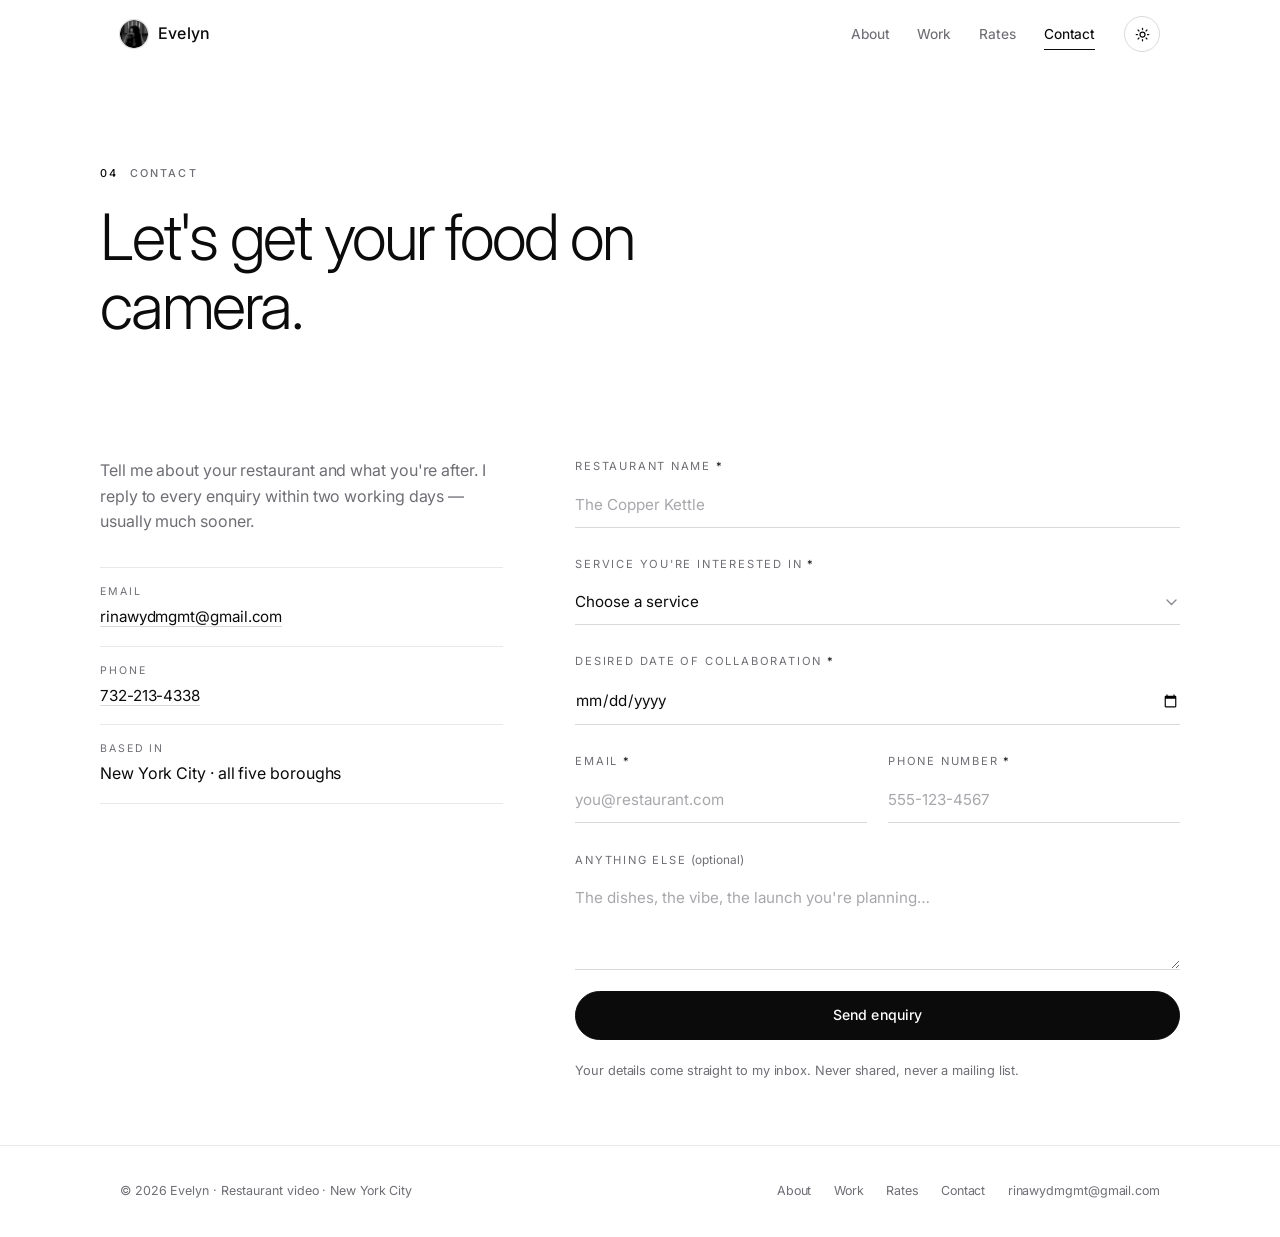
==== contact.html @ 44507fb3 "Initial site: Evelyn — restaurant video, New York City Four static pages (about, work, rates, contac" ====
<!DOCTYPE html>
<html lang="en">
<head>
<meta charset="utf-8">
<meta name="viewport" content="width=device-width, initial-scale=1">
<title>Contact — Evelyn</title>
<meta name="description" content="Book restaurant video in New York City. Tell me your restaurant, the service you want and your preferred date.">
<meta property="og:title" content="Contact — Evelyn">
<meta property="og:description" content="Book restaurant video in New York City. Tell me your restaurant, the service you want and your preferred date.">
<meta property="og:image" content="https://crossur.github.io/Evelyn/assets/img/og-image.jpg">
<meta property="og:url" content="https://crossur.github.io/Evelyn/contact.html">
<meta property="og:site_name" content="Evelyn">
<meta property="og:type" content="website">
<meta name="twitter:card" content="summary_large_image">
<link rel="canonical" href="https://crossur.github.io/Evelyn/contact.html">
<link rel="icon" href="assets/img/icon/favicon.svg" type="image/svg+xml">
<link rel="icon" type="image/png" sizes="32x32" href="assets/img/icon/favicon-32.png">
<link rel="icon" type="image/png" sizes="512x512" href="assets/img/icon/icon-512.png">
<link rel="apple-touch-icon" sizes="180x180" href="assets/img/icon/apple-touch-icon.png">
<link rel="preconnect" href="https://fonts.googleapis.com">
<link rel="preconnect" href="https://fonts.gstatic.com" crossorigin>
<link href="https://fonts.googleapis.com/css2?family=Inter:wght@300;400;450;500;600&display=swap" rel="stylesheet">
<link rel="stylesheet" href="assets/css/styles.css">
<noscript><style>.reveal{opacity:1;transform:none}</style></noscript>
<script>
  // Apply the saved theme before first paint so the page never flashes
  try { var t = localStorage.getItem("theme"); if (t) document.documentElement.dataset.theme = t; } catch (e) {}
</script>
</head>
<body>

<a class="skip-link" href="#main">Skip to content</a>

<header class="site-header">
  <div class="wrap header-inner">
    <a class="brand" href="index.html">
      <img class="brand-mark" src="assets/img/icon/brand.png" alt="" width="28" height="28">
      <span class="brand-name">Evelyn</span>
    </a>

    <nav class="nav" id="nav" aria-label="Main">
      <a href="index.html">About</a>
      <a href="work.html">Work</a>
      <a href="rates.html">Rates</a>
      <a href="contact.html" aria-current="page">Contact</a>
    </nav>

    <button class="icon-btn theme-toggle" id="themeToggle" type="button" aria-label="Switch between light and dark">
      <svg class="sun" viewBox="0 0 24 24" fill="none" stroke="currentColor" stroke-width="2" stroke-linecap="round" aria-hidden="true">
        <circle cx="12" cy="12" r="4"/><path d="M12 2v2M12 20v2M2 12h2M20 12h2M4.9 4.9l1.4 1.4M17.7 17.7l1.4 1.4M4.9 19.1l1.4-1.4M17.7 6.3l1.4-1.4"/>
      </svg>
      <svg class="moon" viewBox="0 0 24 24" fill="none" stroke="currentColor" stroke-width="2" stroke-linecap="round" stroke-linejoin="round" aria-hidden="true">
        <path d="M21 12.8A9 9 0 1111.2 3a7 7 0 009.8 9.8z"/>
      </svg>
    </button>

    <button class="icon-btn nav-toggle" id="navToggle" type="button" aria-expanded="false" aria-controls="nav" aria-label="Open menu">
      <span></span><span></span><span></span>
    </button>
  </div>
</header>

<main id="main">

  <section class="wrap page-head">
    <span class="label"><span class="num">04</span>Contact</span>
    <h1>Let's get your food on camera.</h1>
  </section>

  <section class="wrap section-tight">
    <div class="contact-grid">

      <div class="reveal">
        <p class="muted">
          Tell me about your restaurant and what you're after. I reply to every
          enquiry within two working days &mdash; usually much sooner.
        </p>
        <ul class="contact-details">
          <li>
            <span class="contact-label">Email</span>
            <a href="mailto:rinawydmgmt@gmail.com">rinawydmgmt@gmail.com</a>
          </li>
          <li>
            <span class="contact-label">Phone</span>
            <a href="tel:+17322134338">732-213-4338</a>
          </li>
          <li>
            <span class="contact-label">Based in</span>
            <span>New York City &middot; all five boroughs</span>
          </li>
        </ul>
      </div>

      <form class="contact-form reveal" id="contactForm" novalidate>
        <div class="field">
          <label for="restaurant">Restaurant name <span class="req">*</span></label>
          <input type="text" id="restaurant" name="restaurant" required autocomplete="organization" placeholder="The Copper Kettle">
          <p class="error" data-error-for="restaurant"></p>
        </div>

        <div class="field">
          <label for="service">Service you're interested in <span class="req">*</span></label>
          <select id="service" name="service" required>
            <option value="" disabled selected>Choose a service</option>
            <option>Social Media Management &mdash; $800/month</option>
            <option>Content Creation Package &mdash; $300</option>
            <option>Not sure yet &mdash; let's talk</option>
          </select>
          <p class="error" data-error-for="service"></p>
        </div>

        <div class="field">
          <label for="date">Desired date of collaboration <span class="req">*</span></label>
          <input type="date" id="date" name="date" required>
          <p class="error" data-error-for="date"></p>
        </div>

        <div class="field-row">
          <div class="field">
            <label for="email">Email <span class="req">*</span></label>
            <input type="email" id="email" name="email" required autocomplete="email" placeholder="you@restaurant.com">
            <p class="error" data-error-for="email"></p>
          </div>
          <div class="field">
            <label for="phone">Phone number <span class="req">*</span></label>
            <input type="tel" id="phone" name="phone" required autocomplete="tel" placeholder="555-123-4567">
            <p class="error" data-error-for="phone"></p>
          </div>
        </div>

        <div class="field">
          <label for="message">Anything else <span class="optional">(optional)</span></label>
          <textarea id="message" name="message" rows="3" placeholder="The dishes, the vibe, the launch you're planning&hellip;"></textarea>
        </div>

        <!-- Spam honeypot: hidden from people, catches bots -->
        <div class="hp" aria-hidden="true">
          <label for="company">Company</label>
          <input type="text" id="company" name="_gotcha" tabindex="-1" autocomplete="off">
        </div>

        <button type="submit" class="btn btn-block" id="submitBtn">
          <span class="btn-label">Send enquiry</span>
          <span class="spinner" aria-hidden="true"></span>
        </button>

        <p class="form-status" id="formStatus" role="status" aria-live="polite"></p>
        <p class="fineprint">Your details come straight to my inbox. Never shared, never a mailing list.</p>
      </form>

    </div>
  </section>

</main>

<footer class="site-footer">
  <div class="wrap footer-inner">
    <p>&copy; <span id="year">2026</span> Evelyn &middot; Restaurant video &middot; New York City</p>
    <nav class="footer-nav" aria-label="Footer">
      <a href="index.html">About</a>
      <a href="work.html">Work</a>
      <a href="rates.html">Rates</a>
      <a href="contact.html">Contact</a>
      <a href="mailto:rinawydmgmt@gmail.com">rinawydmgmt@gmail.com</a>
    </nav>
  </div>
</footer>

<script src="assets/js/main.js"></script>
</body>
</html>
---- assets/css/styles.css ----
/* =========================================================
   Evelyn — monochrome portfolio
   Black · white · chrome · silver
   ========================================================= */

:root {
  /* Light: paper white → silver */
  --paper:      #ffffff;
  --paper-2:    #f6f6f7;
  --paper-3:    #ededf0;
  --ink:        #0b0b0c;
  --ink-soft:   #2b2b2f;
  --graphite:   #6e6e75;   /* muted text */
  --silver:     #d8d8dd;   /* borders */
  --silver-2:   #e9e9ec;   /* hairlines */

  /* Inverted pair — buttons, badges */
  --fill:       #0b0b0c;
  --fill-text:  #ffffff;

  /* Polished metal */
  --chrome: linear-gradient(155deg,
      #ffffff 0%, #eeeef1 22%, #b6b6be 46%,
      #8f8f98 52%, #d5d5dc 70%, #fbfbfd 100%);
  --chrome-line: linear-gradient(90deg,
      transparent 0%, var(--silver) 20%, #9a9aa2 50%, var(--silver) 80%, transparent 100%);

  --shadow-sm: 0 1px 2px rgba(11,11,12,.05);
  --shadow-md: 0 8px 24px rgba(11,11,12,.08);
  --shadow-lg: 0 24px 60px rgba(11,11,12,.16);

  --radius:    10px;
  --radius-lg: 16px;
  --wrap:      1080px;
  --gutter:    20px;
  --font:      "Inter", -apple-system, BlinkMacSystemFont, "Segoe UI", Roboto, Helvetica, Arial, sans-serif;
}

/* Dark: ink black → graphite */
@media (prefers-color-scheme: dark) {
  :root:not([data-theme="light"]) {
    --paper:     #0b0b0c;
    --paper-2:   #121214;
    --paper-3:   #191a1c;
    --ink:       #f4f4f6;
    --ink-soft:  #d6d6da;
    --graphite:  #94949c;
    --silver:    #2c2c31;
    --silver-2:  #1f1f23;
    --fill:      #f4f4f6;
    --fill-text: #0b0b0c;
    --chrome: linear-gradient(155deg,
        #f4f4f6 0%, #c9c9d1 22%, #74747d 46%,
        #4a4a52 52%, #a7a7b0 70%, #e6e6ea 100%);
    --chrome-line: linear-gradient(90deg,
        transparent 0%, var(--silver) 20%, #5b5b64 50%, var(--silver) 80%, transparent 100%);
    --shadow-sm: 0 1px 2px rgba(0,0,0,.5);
    --shadow-md: 0 8px 24px rgba(0,0,0,.55);
    --shadow-lg: 0 24px 60px rgba(0,0,0,.7);
  }
}
:root[data-theme="dark"] {
  --paper:     #0b0b0c;
  --paper-2:   #121214;
  --paper-3:   #191a1c;
  --ink:       #f4f4f6;
  --ink-soft:  #d6d6da;
  --graphite:  #94949c;
  --silver:    #2c2c31;
  --silver-2:  #1f1f23;
  --fill:      #f4f4f6;
  --fill-text: #0b0b0c;
  --chrome: linear-gradient(155deg,
      #f4f4f6 0%, #c9c9d1 22%, #74747d 46%,
      #4a4a52 52%, #a7a7b0 70%, #e6e6ea 100%);
  --chrome-line: linear-gradient(90deg,
      transparent 0%, var(--silver) 20%, #5b5b64 50%, var(--silver) 80%, transparent 100%);
  --shadow-sm: 0 1px 2px rgba(0,0,0,.5);
  --shadow-md: 0 8px 24px rgba(0,0,0,.55);
  --shadow-lg: 0 24px 60px rgba(0,0,0,.7);
}

/* ---------- base ---------- */
*, *::before, *::after { box-sizing: border-box; }

html { scroll-behavior: smooth; }
@media (prefers-reduced-motion: reduce) { html { scroll-behavior: auto; } }

body {
  margin: 0;
  background: var(--paper);
  color: var(--ink);
  font-family: var(--font);
  font-size: 16px;
  line-height: 1.6;
  letter-spacing: -.005em;
  -webkit-font-smoothing: antialiased;
}

img, video { display: block; max-width: 100%; }

h1, h2, h3 { margin: 0 0 .5em; font-weight: 500; line-height: 1.08; letter-spacing: -.035em; }
h1 { font-size: clamp(2.4rem, 6vw, 4rem); font-weight: 300; }
h2 { font-size: clamp(1.5rem, 3vw, 2rem); }
h3 { font-size: 1.05rem; font-weight: 600; letter-spacing: -.01em; }
p  { margin: 0 0 1rem; }

a { color: var(--ink); text-underline-offset: 3px; text-decoration-color: var(--silver); }
a:hover { text-decoration-color: currentColor; }

:focus-visible { outline: 2px solid var(--ink); outline-offset: 3px; border-radius: 3px; }

.skip-link {
  position: absolute; left: -9999px; top: 0; z-index: 200;
  background: var(--fill); color: var(--fill-text); padding: 10px 16px;
}
.skip-link:focus { left: 0; }

.wrap { width: 100%; max-width: var(--wrap); margin-inline: auto; padding-inline: var(--gutter); }

/* label / eyebrow */
.label {
  display: block;
  font-size: .68rem; font-weight: 500;
  letter-spacing: .2em; text-transform: uppercase;
  color: var(--graphite);
  margin-bottom: 1.2rem;
}
.label .num { color: var(--ink); margin-right: .7rem; }

.muted { color: var(--graphite); }
.fineprint { font-size: .8rem; color: var(--graphite); }

/* chrome hairline */
.rule { height: 1px; border: 0; margin: 0; background: var(--chrome-line); }

/* ---------- buttons ---------- */
.btn {
  display: inline-flex; align-items: center; justify-content: center; gap: .5rem;
  padding: .78rem 1.5rem;
  border: 1px solid var(--ink); border-radius: 100px;
  background: var(--fill); color: var(--fill-text);
  font: inherit; font-size: .88rem; font-weight: 500; letter-spacing: .01em;
  text-decoration: none; cursor: pointer;
  transition: opacity .18s ease, transform .18s ease, background-color .18s ease, color .18s ease;
}
.btn:hover { opacity: .82; transform: translateY(-1px); }
.btn:active { transform: translateY(0); }

.btn-ghost {
  background: transparent; color: var(--ink); border-color: var(--silver);
}
.btn-ghost:hover { border-color: var(--ink); opacity: 1; }

.btn-block { width: 100%; }
.btn[disabled] { opacity: .5; pointer-events: none; }

/* text link with arrow */
.arrow-link {
  display: inline-flex; align-items: center; gap: .5rem;
  font-size: .92rem; font-weight: 500; text-decoration: none;
  border-bottom: 1px solid var(--silver); padding-bottom: .25rem;
  transition: border-color .18s ease, gap .18s ease;
}
.arrow-link:hover { border-color: var(--ink); gap: .8rem; }

/* ---------- header ---------- */
.site-header {
  position: sticky; top: 0; z-index: 100;
  background: var(--paper);
  background: color-mix(in srgb, var(--paper) 88%, transparent);
  backdrop-filter: saturate(180%) blur(14px);
  border-bottom: 1px solid transparent;
  transition: border-color .2s ease;
}
.site-header.is-stuck { border-bottom-color: var(--silver-2); }

.header-inner { display: flex; align-items: center; gap: 1rem; height: 68px; }

.brand { display: inline-flex; align-items: center; gap: .6rem; text-decoration: none; margin-right: auto; }
.brand-mark {
  width: 28px; height: 28px; border-radius: 50%;
  object-fit: cover; flex-shrink: 0;
  box-shadow: 0 0 0 1px var(--silver), var(--shadow-sm);
  filter: grayscale(1) contrast(1.05);   /* matches the monochrome palette */
  transition: filter .25s ease;
}
.brand:hover .brand-mark { filter: grayscale(0) contrast(1); }
.brand-name { font-size: 1rem; font-weight: 500; letter-spacing: .02em; }

.nav { display: flex; align-items: center; gap: .15rem; }
.nav a {
  position: relative;
  padding: .45rem .8rem;
  font-size: .86rem; font-weight: 450;
  color: var(--graphite); text-decoration: none;
  transition: color .18s ease;
}
.nav a:hover { color: var(--ink); }
.nav a[aria-current="page"] { color: var(--ink); }
.nav a[aria-current="page"]::after {
  content: ""; position: absolute; left: .8rem; right: .8rem; bottom: .15rem;
  height: 1px; background: var(--ink);
}

.icon-btn {
  width: 36px; height: 36px; flex-shrink: 0;
  display: grid; place-items: center;
  background: transparent; border: 1px solid var(--silver); border-radius: 50%;
  color: var(--ink); cursor: pointer; padding: 0;
  transition: border-color .18s ease;
}
.icon-btn:hover { border-color: var(--ink); }
.icon-btn svg { width: 15px; height: 15px; }
.theme-toggle .moon { display: none; }
:root[data-theme="dark"] .theme-toggle .sun,
:root[data-theme="dark"] .theme-toggle .moon { display: none; }
:root[data-theme="dark"] .theme-toggle .moon { display: block; }
@media (prefers-color-scheme: dark) {
  :root:not([data-theme="light"]):not([data-theme="dark"]) .theme-toggle .sun { display: none; }
  :root:not([data-theme="light"]):not([data-theme="dark"]) .theme-toggle .moon { display: block; }
}

.nav-toggle { display: none; flex-direction: column; gap: 4px; }
.nav-toggle span { display: block; width: 16px; height: 1.5px; background: var(--ink); transition: transform .2s ease, opacity .2s ease; }
.nav-toggle[aria-expanded="true"] span:nth-child(1) { transform: translateY(5.5px) rotate(45deg); }
.nav-toggle[aria-expanded="true"] span:nth-child(2) { opacity: 0; }
.nav-toggle[aria-expanded="true"] span:nth-child(3) { transform: translateY(-5.5px) rotate(-45deg); }

/* ---------- page shell ---------- */
main { min-height: 62vh; }

.page-head { padding: clamp(3rem, 8vw, 6rem) 0 clamp(1.5rem, 3vw, 2.5rem); }
.page-head h1 { max-width: 16ch; }
.page-head .lede { font-size: clamp(1rem, 1.6vw, 1.15rem); color: var(--graphite); max-width: 54ch; margin-top: 1.4rem; }

.section { padding: clamp(2.5rem, 6vw, 4.5rem) 0; }
.section-tight { padding: clamp(1.5rem, 4vw, 3rem) 0; }

/* next-page footer link */
.next-up {
  border-top: 1px solid var(--silver-2);
  padding: clamp(2rem, 5vw, 3.5rem) 0 clamp(3rem, 6vw, 4.5rem);
}
.next-up a {
  display: flex; align-items: baseline; justify-content: space-between; gap: 1rem;
  text-decoration: none; padding: 1rem 0;
  border-bottom: 1px solid var(--silver-2);
  transition: padding .2s ease, border-color .2s ease;
}
.next-up a:hover { padding-inline: .5rem; border-color: var(--ink); }
.next-up .next-label { font-size: .68rem; letter-spacing: .2em; text-transform: uppercase; color: var(--graphite); }
.next-up .next-title { font-size: clamp(1.4rem, 3.5vw, 2.2rem); font-weight: 300; letter-spacing: -.03em; }

/* ---------- about page ---------- */
/* Text-only hero: the headline takes the left, the intro sits in the space the
   photo used to occupy, and both sit on the same baseline. The stats band is
   part of this section, so its own border does the separating instead of
   another slab of padding. */
.about-hero { padding: clamp(2.75rem, 6vw, 5rem) 0 0; }
.about-hero > .label { margin-bottom: clamp(1.4rem, 3vw, 2.25rem); }

.about-hero-grid {
  display: grid; grid-template-columns: 1.15fr .85fr;
  gap: clamp(1.75rem, 4vw, 3.5rem);
  align-items: end;
}
.about-hero h1 {
  font-size: clamp(2.5rem, 6.4vw, 4.4rem);
  max-width: 12ch; margin: 0;
}
.about-hero .lede {
  font-size: clamp(1rem, 1.5vw, 1.12rem);
  color: var(--graphite); max-width: 44ch; margin: 0;
}
.about-hero .socials { margin-top: 1.6rem; }
.about-hero .stats { margin-top: clamp(2.5rem, 5vw, 3.75rem); }

.stats {
  display: grid; grid-template-columns: repeat(2, 1fr);
  list-style: none; margin: 0; padding: 0;
  border-top: 1px solid var(--silver-2); border-bottom: 1px solid var(--silver-2);
}
.stats li { padding: 1.6rem 0; }
.stats li + li { border-left: 1px solid var(--silver-2); padding-left: 1.6rem; }
.stats strong { display: block; font-size: clamp(1.6rem, 3.5vw, 2.3rem); font-weight: 300; letter-spacing: -.04em; }
.stats span { font-size: .72rem; letter-spacing: .14em; text-transform: uppercase; color: var(--graphite); }

.prose { max-width: 62ch; }
.prose p { color: var(--graphite); font-size: 1rem; }
.prose strong { color: var(--ink); font-weight: 500; }

.two-col { display: grid; grid-template-columns: 1fr 1fr; gap: clamp(2rem, 5vw, 4rem); align-items: start; }

.do-list { list-style: none; margin: 0; padding: 0; }
.do-list li {
  display: grid; grid-template-columns: 2.2rem 1fr; align-items: baseline;
  padding: 1rem 0; border-bottom: 1px solid var(--silver-2);
  font-size: .95rem;
}
.do-list li:first-child { border-top: 1px solid var(--silver-2); }
.do-list .idx { font-size: .7rem; color: var(--graphite); letter-spacing: .1em; }

.socials { display: flex; flex-wrap: wrap; gap: .5rem; }
.socials a {
  padding: .5rem 1.1rem; border: 1px solid var(--silver); border-radius: 100px;
  font-size: .82rem; text-decoration: none; color: var(--ink);
  transition: border-color .18s ease, transform .18s ease;
}
.socials a:hover { border-color: var(--ink); transform: translateY(-1px); }

/* ---------- work page ---------- */
.video-grid { display: grid; grid-template-columns: repeat(3, 1fr); gap: clamp(1rem, 2.5vw, 1.75rem); }

.video-card { margin: 0; cursor: pointer; }
.video-card:focus-visible { outline: 2px solid var(--ink); outline-offset: 6px; border-radius: var(--radius); }

.video-thumb {
  position: relative; overflow: hidden;
  border-radius: var(--radius-lg);
  background: var(--paper-3);
  aspect-ratio: 9/16;
  border: 1px solid var(--silver-2);
  transition: transform .3s cubic-bezier(.2,.7,.3,1), box-shadow .3s ease;
}
.video-card:hover .video-thumb { transform: translateY(-4px); box-shadow: var(--shadow-md); }

.video-thumb video, .video-thumb img {
  width: 100%; height: 100%; object-fit: cover;
  filter: grayscale(1) contrast(1.03);
  transition: filter .35s ease, transform .5s ease;
}
.video-card:hover .video-thumb video,
.video-card:hover .video-thumb img { filter: grayscale(0) contrast(1); transform: scale(1.02); }

.video-thumb::after {
  content: ""; position: absolute; inset: 0; pointer-events: none;
  background: linear-gradient(to top, rgba(0,0,0,.28), transparent 42%);
}

.play-badge {
  position: absolute; left: 50%; top: 50%; transform: translate(-50%,-50%);
  width: 52px; height: 52px; border-radius: 50%;
  background: var(--chrome);
  box-shadow: inset 0 0 0 1px rgba(255,255,255,.5), 0 4px 16px rgba(0,0,0,.3);
  display: grid; place-items: center;
  transition: transform .25s cubic-bezier(.2,.7,.3,1);
  z-index: 1;
}
.play-badge::before {
  content: ""; width: 0; height: 0; margin-left: 3px;
  border-left: 13px solid #16161a;
  border-top: 8px solid transparent;
  border-bottom: 8px solid transparent;
}
.video-card:hover .play-badge { transform: translate(-50%,-50%) scale(1.12); }

.video-meta { display: flex; align-items: baseline; justify-content: space-between; gap: 1rem; padding: .9rem .1rem 0; }
.video-meta h2 { font-size: .98rem; font-weight: 500; letter-spacing: -.01em; margin: 0; }
.video-meta .dur { font-size: .76rem; color: var(--graphite); font-variant-numeric: tabular-nums; }
.video-card > p { margin: .2rem .1rem 0; font-size: .82rem; color: var(--graphite); }

/* lightbox */
.lightbox {
  position: fixed; inset: 0; z-index: 200;
  /* No backdrop-filter here on purpose: blurring the whole viewport forces a
     full-screen recomposite on every video frame and drops the frame rate. */
  background: rgba(8,8,9,.97);
  display: grid; place-items: center;
  padding: clamp(1rem, 4vw, 2.5rem);
  animation: fade .2s ease;
}
.lightbox[hidden] { display: none; }
@keyframes fade { from { opacity: 0 } to { opacity: 1 } }

.lightbox-frame {
  width: min(100%, 420px); aspect-ratio: 9/16; max-height: 88vh;
  background: #000; border-radius: var(--radius); overflow: hidden;
  box-shadow: var(--shadow-lg);
}
.lightbox-frame.is-landscape { width: min(100%, 960px); aspect-ratio: 16/9; }
.lightbox-frame video, .lightbox-frame iframe {
  width: 100%; height: 100%; border: 0; display: block;
  transform: translateZ(0);          /* own compositing layer — keeps decode off the main thread */
  background: #000;
}

.lightbox-close {
  position: absolute; top: 1.1rem; right: 1.2rem;
  width: 42px; height: 42px; border-radius: 50%; border: 0; cursor: pointer;
  background: rgba(255,255,255,.12); color: #fff;
  font-size: 1.5rem; line-height: 1; display: grid; place-items: center;
  transition: background-color .18s ease;
}
.lightbox-close:hover { background: rgba(255,255,255,.24); }

/* ---------- rates page ---------- */
.rate-list { border-top: 1px solid var(--silver); }
.rate-row {
  display: grid; grid-template-columns: 1.1fr 1.6fr auto;
  gap: clamp(1rem, 4vw, 3rem); align-items: start;
  padding: clamp(1.6rem, 3.5vw, 2.4rem) 0;
  border-bottom: 1px solid var(--silver-2);
  transition: background-color .2s ease;
}
.rate-row:hover { background: var(--paper-2); }
.rate-row h2 { margin-bottom: .35rem; font-size: 1.3rem; font-weight: 500; }
.rate-row .blurb { color: var(--graphite); font-size: .9rem; margin: 0; }
.rate-row .includes { list-style: none; margin: 0; padding: 0; display: grid; gap: .45rem; }
.rate-row .includes li { font-size: .88rem; color: var(--graphite); padding-left: 1.1rem; position: relative; }
.rate-row .includes li::before {
  content: ""; position: absolute; left: 0; top: .62em;
  width: 5px; height: 1px; background: var(--graphite);
}
.rate-row .price-col { text-align: right; white-space: nowrap; }
.rate-price { font-size: clamp(1.5rem, 3vw, 2rem); font-weight: 300; letter-spacing: -.04em; display: block; }
.rate-price .unit { font-size: .85rem; color: var(--graphite); letter-spacing: 0; }
.rate-row .btn { margin-top: 1rem; }

.intro-offer {
  display: inline-block; margin-top: .55rem;
  font-size: .68rem; font-weight: 500; letter-spacing: .12em; text-transform: uppercase;
  color: var(--ink); border: 1px solid var(--ink); border-radius: 100px;
  padding: .3rem .75rem; white-space: nowrap;
}

.steps { list-style: none; margin: 0; padding: 0; counter-reset: step; display: grid; gap: 1.4rem; }
.steps li { counter-increment: step; display: grid; grid-template-columns: 2.4rem 1fr; gap: .5rem; }
.steps li::before {
  content: counter(step, decimal-leading-zero);
  font-size: .7rem; letter-spacing: .12em; color: var(--graphite); padding-top: .2rem;
}
.steps-wide { grid-template-columns: 1fr 1fr; gap: 1.8rem clamp(2rem, 5vw, 4rem); }
.steps h3 { margin-bottom: .2rem; }
.steps p { margin: 0; font-size: .88rem; color: var(--graphite); }

/* ---------- contact page ---------- */
.contact-grid { display: grid; grid-template-columns: .8fr 1.2fr; gap: clamp(2rem, 6vw, 4.5rem); align-items: start; }

.contact-details { list-style: none; margin: 2rem 0 0; padding: 0; }
.contact-details li { padding: 1rem 0; border-bottom: 1px solid var(--silver-2); }
.contact-details li:first-child { border-top: 1px solid var(--silver-2); }
.contact-label { display: block; font-size: .66rem; letter-spacing: .18em; text-transform: uppercase; color: var(--graphite); margin-bottom: .2rem; }
.contact-details a { font-size: .95rem; text-decoration: none; border-bottom: 1px solid var(--silver); }

.contact-form { display: grid; gap: 1.3rem; }
.field { display: grid; gap: .45rem; }
.field-row { display: grid; grid-template-columns: 1fr 1fr; gap: 1.3rem; }

.contact-form label { font-size: .7rem; letter-spacing: .16em; text-transform: uppercase; color: var(--graphite); }
.req { color: var(--ink); }
.optional { text-transform: none; letter-spacing: 0; font-size: .74rem; }

.contact-form input,
.contact-form select,
.contact-form textarea {
  width: 100%; font: inherit; font-size: .95rem; color: var(--ink);
  background: transparent;
  border: 0; border-bottom: 1px solid var(--silver);
  border-radius: 0; padding: .6rem 0;
  transition: border-color .2s ease;
}
.contact-form textarea { resize: vertical; min-height: 64px; }
.contact-form input::placeholder, .contact-form textarea::placeholder { color: var(--graphite); opacity: .6; }
.contact-form input:focus, .contact-form select:focus, .contact-form textarea:focus {
  outline: none; border-bottom-color: var(--ink); border-bottom-width: 1.5px;
}
.contact-form select {
  appearance: none; cursor: pointer; padding-right: 1.6rem;
  background-image: url("data:image/svg+xml;utf8,<svg xmlns='http://www.w3.org/2000/svg' width='11' height='7'><path d='M1 1l4.5 4.5L10 1' fill='none' stroke='%238a8a92' stroke-width='1.4' stroke-linecap='round'/></svg>");
  background-repeat: no-repeat; background-position: right .2rem center;
}
.contact-form input[type="date"] { min-height: 42px; }
/* keep the native date picker icon legible in dark mode */
:root[data-theme="dark"] .contact-form input[type="date"]::-webkit-calendar-picker-indicator { filter: invert(1); opacity: .6; }
@media (prefers-color-scheme: dark) {
  :root:not([data-theme="light"]) .contact-form input[type="date"]::-webkit-calendar-picker-indicator { filter: invert(1); opacity: .6; }
}

.field.has-error input, .field.has-error select, .field.has-error textarea { border-bottom-color: var(--ink); border-bottom-width: 1.5px; }
.field.has-error label { color: var(--ink); }
.error { margin: 0; font-size: .78rem; color: var(--ink); }
.error:not(:empty)::before { content: "↳ "; color: var(--graphite); }

.hp { position: absolute; left: -9999px; width: 1px; height: 1px; overflow: hidden; }

.spinner {
  width: 13px; height: 13px; border-radius: 50%;
  border: 1.5px solid color-mix(in srgb, var(--fill-text) 35%, transparent);
  border-top-color: var(--fill-text);
  display: none; animation: spin .7s linear infinite;
}
.is-sending .spinner { display: block; }
@keyframes spin { to { transform: rotate(360deg) } }

.form-status {
  margin: 0; font-size: .88rem; display: none;
  padding: .9rem 1.1rem; border: 1px solid var(--silver); border-radius: var(--radius);
  background: var(--paper-2);
}
.form-status.is-visible { display: block; }
.form-status.err { border-color: var(--ink); }
.form-status.ok { border-color: var(--ink); }
.form-status::before { content: "— "; color: var(--graphite); }

/* ---------- footer ---------- */
.site-footer { border-top: 1px solid var(--silver-2); padding: 2.2rem 0; }
.footer-inner { display: flex; flex-wrap: wrap; align-items: center; justify-content: space-between; gap: 1rem; }
.site-footer p { margin: 0; font-size: .78rem; color: var(--graphite); }
.footer-nav { display: flex; flex-wrap: wrap; gap: 1.4rem; }
.footer-nav a { font-size: .78rem; color: var(--graphite); text-decoration: none; }
.footer-nav a:hover { color: var(--ink); }

/* ---------- reveal ---------- */
.reveal { opacity: 0; transform: translateY(12px); transition: opacity .55s ease, transform .55s ease; }
.reveal.is-visible { opacity: 1; transform: none; }
@media (prefers-reduced-motion: reduce) {
  .reveal { opacity: 1; transform: none; transition: none; }
  .btn:hover, .socials a:hover, .video-card:hover .video-thumb,
  .video-card:hover .play-badge, .video-card:hover .video-thumb video { transform: none; }
  .spinner { animation: none; }
}

/* ---------- responsive ---------- */
@media (max-width: 900px) {
  .two-col, .contact-grid { grid-template-columns: 1fr; }
  .about-hero-grid { grid-template-columns: 1fr; align-items: start; }
  .about-hero h1 { max-width: 14ch; }
  .rate-row { grid-template-columns: 1fr; gap: 1.2rem; }
  .steps-wide { grid-template-columns: 1fr; }
  .rate-row .price-col { text-align: left; }
  .rate-row .btn { margin-top: 0; }
}

@media (max-width: 760px) {
  .nav {
    position: absolute; top: 68px; left: 0; right: 0;
    flex-direction: column; align-items: stretch; gap: 0;
    background: var(--paper); border-bottom: 1px solid var(--silver-2);
    padding: .5rem var(--gutter) 1.2rem; display: none;
  }
  .nav.is-open { display: flex; }
  .nav a { padding: .85rem .2rem; font-size: .95rem; border-bottom: 1px solid var(--silver-2); }
  .nav a[aria-current="page"]::after { display: none; }
  .nav-toggle { display: flex; }
  .video-grid { grid-template-columns: repeat(2, 1fr); }
}

@media (max-width: 560px) {
  .video-grid { grid-template-columns: 1fr; max-width: 360px; }
  .field-row { grid-template-columns: 1fr; }
  .stats { grid-template-columns: 1fr; }
  .stats li + li { border-left: 0; padding-left: 0; border-top: 1px solid var(--silver-2); }
  .footer-inner { flex-direction: column; align-items: flex-start; }
}
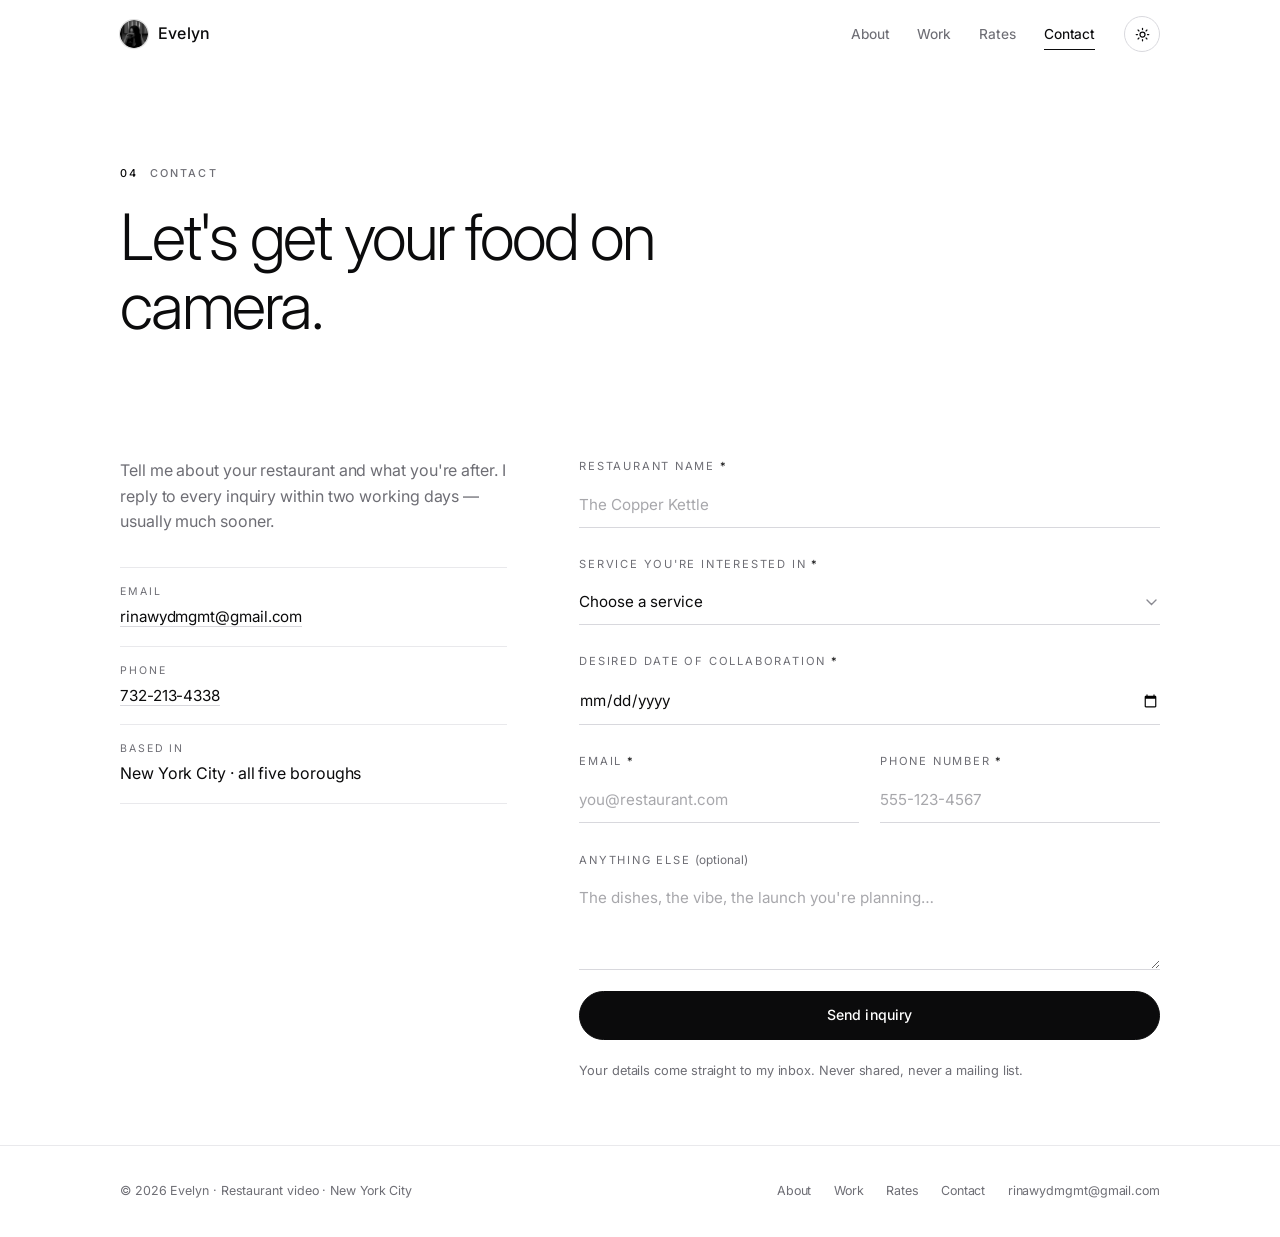
==== commit 82dcbdff: "Fix dark-mode dropdown, rate-limit the form, use "inquiry" Dark mode: color-scheme was never declare" ====
--- a/contact.html
+++ b/contact.html
@@ -73,7 +73,7 @@
       <div class="reveal">
         <p class="muted">
           Tell me about your restaurant and what you're after. I reply to every
-          enquiry within two working days &mdash; usually much sooner.
+          inquiry within two working days &mdash; usually much sooner.
         </p>
         <ul class="contact-details">
           <li>
@@ -140,7 +140,7 @@
         </div>
 
         <button type="submit" class="btn btn-block" id="submitBtn">
-          <span class="btn-label">Send enquiry</span>
+          <span class="btn-label">Send inquiry</span>
           <span class="spinner" aria-hidden="true"></span>
         </button>
 
--- a/assets/css/styles.css
+++ b/assets/css/styles.css
@@ -34,11 +34,14 @@
   --wrap:      1080px;
   --gutter:    20px;
   --font:      "Inter", -apple-system, BlinkMacSystemFont, "Segoe UI", Roboto, Helvetica, Arial, sans-serif;
+
+  color-scheme: light;
 }
 
 /* Dark: ink black → graphite */
 @media (prefers-color-scheme: dark) {
   :root:not([data-theme="light"]) {
+    color-scheme: dark;
     --paper:     #0b0b0c;
     --paper-2:   #121214;
     --paper-3:   #191a1c;
@@ -60,6 +63,7 @@
   }
 }
 :root[data-theme="dark"] {
+  color-scheme: dark;
   --paper:     #0b0b0c;
   --paper-2:   #121214;
   --paper-3:   #191a1c;
@@ -80,6 +84,8 @@
   --shadow-lg: 0 24px 60px rgba(0,0,0,.7);
 }
 
+:root[data-theme="light"] { color-scheme: light; }
+
 /* ---------- base ---------- */
 *, *::before, *::after { box-sizing: border-box; }
 
@@ -221,7 +227,7 @@
   :root:not([data-theme="light"]):not([data-theme="dark"]) .theme-toggle .moon { display: block; }
 }
 
-.nav-toggle { display: none; flex-direction: column; gap: 4px; }
+.nav-toggle { display: none; flex-direction: column; align-items: center; justify-content: center; gap: 4px; }
 .nav-toggle span { display: block; width: 16px; height: 1.5px; background: var(--ink); transition: transform .2s ease, opacity .2s ease; }
 .nav-toggle[aria-expanded="true"] span:nth-child(1) { transform: translateY(5.5px) rotate(45deg); }
 .nav-toggle[aria-expanded="true"] span:nth-child(2) { opacity: 0; }
@@ -230,12 +236,12 @@
 /* ---------- page shell ---------- */
 main { min-height: 62vh; }
 
-.page-head { padding: clamp(3rem, 8vw, 6rem) 0 clamp(1.5rem, 3vw, 2.5rem); }
+.page-head { padding-block: clamp(3rem, 8vw, 6rem) clamp(1.5rem, 3vw, 2.5rem); }
 .page-head h1 { max-width: 16ch; }
 .page-head .lede { font-size: clamp(1rem, 1.6vw, 1.15rem); color: var(--graphite); max-width: 54ch; margin-top: 1.4rem; }
 
-.section { padding: clamp(2.5rem, 6vw, 4.5rem) 0; }
-.section-tight { padding: clamp(1.5rem, 4vw, 3rem) 0; }
+.section { padding-block: clamp(2.5rem, 6vw, 4.5rem); }
+.section-tight { padding-block: clamp(1.5rem, 4vw, 3rem); }
 
 /* next-page footer link */
 .next-up {
@@ -257,7 +263,7 @@
    photo used to occupy, and both sit on the same baseline. The stats band is
    part of this section, so its own border does the separating instead of
    another slab of padding. */
-.about-hero { padding: clamp(2.75rem, 6vw, 5rem) 0 0; }
+.about-hero { padding-block: clamp(2.75rem, 6vw, 5rem) 0; }
 .about-hero > .label { margin-bottom: clamp(1.4rem, 3vw, 2.25rem); }
 
 .about-hero-grid {
@@ -470,13 +476,11 @@
   background-image: url("data:image/svg+xml;utf8,<svg xmlns='http://www.w3.org/2000/svg' width='11' height='7'><path d='M1 1l4.5 4.5L10 1' fill='none' stroke='%238a8a92' stroke-width='1.4' stroke-linecap='round'/></svg>");
   background-repeat: no-repeat; background-position: right .2rem center;
 }
+.contact-form select option {
+  background-color: var(--paper);
+  color: var(--ink);
+}
 .contact-form input[type="date"] { min-height: 42px; }
-/* keep the native date picker icon legible in dark mode */
-:root[data-theme="dark"] .contact-form input[type="date"]::-webkit-calendar-picker-indicator { filter: invert(1); opacity: .6; }
-@media (prefers-color-scheme: dark) {
-  :root:not([data-theme="light"]) .contact-form input[type="date"]::-webkit-calendar-picker-indicator { filter: invert(1); opacity: .6; }
-}
-
 .field.has-error input, .field.has-error select, .field.has-error textarea { border-bottom-color: var(--ink); border-bottom-width: 1.5px; }
 .field.has-error label { color: var(--ink); }
 .error { margin: 0; font-size: .78rem; color: var(--ink); }
@@ -533,6 +537,10 @@
 }
 
 @media (max-width: 760px) {
+  /* Phones: widen the side gutters so text and cards aren't hard against
+     the screen edge. .wrap and the mobile nav both read --gutter. */
+  :root { --gutter: 26px; }
+
   .nav {
     position: absolute; top: 68px; left: 0; right: 0;
     flex-direction: column; align-items: stretch; gap: 0;
@@ -547,7 +555,7 @@
 }
 
 @media (max-width: 560px) {
-  .video-grid { grid-template-columns: 1fr; max-width: 360px; }
+  .video-grid { grid-template-columns: 1fr; max-width: 360px; margin-inline: auto; }
   .field-row { grid-template-columns: 1fr; }
   .stats { grid-template-columns: 1fr; }
   .stats li + li { border-left: 0; padding-left: 0; border-top: 1px solid var(--silver-2); }
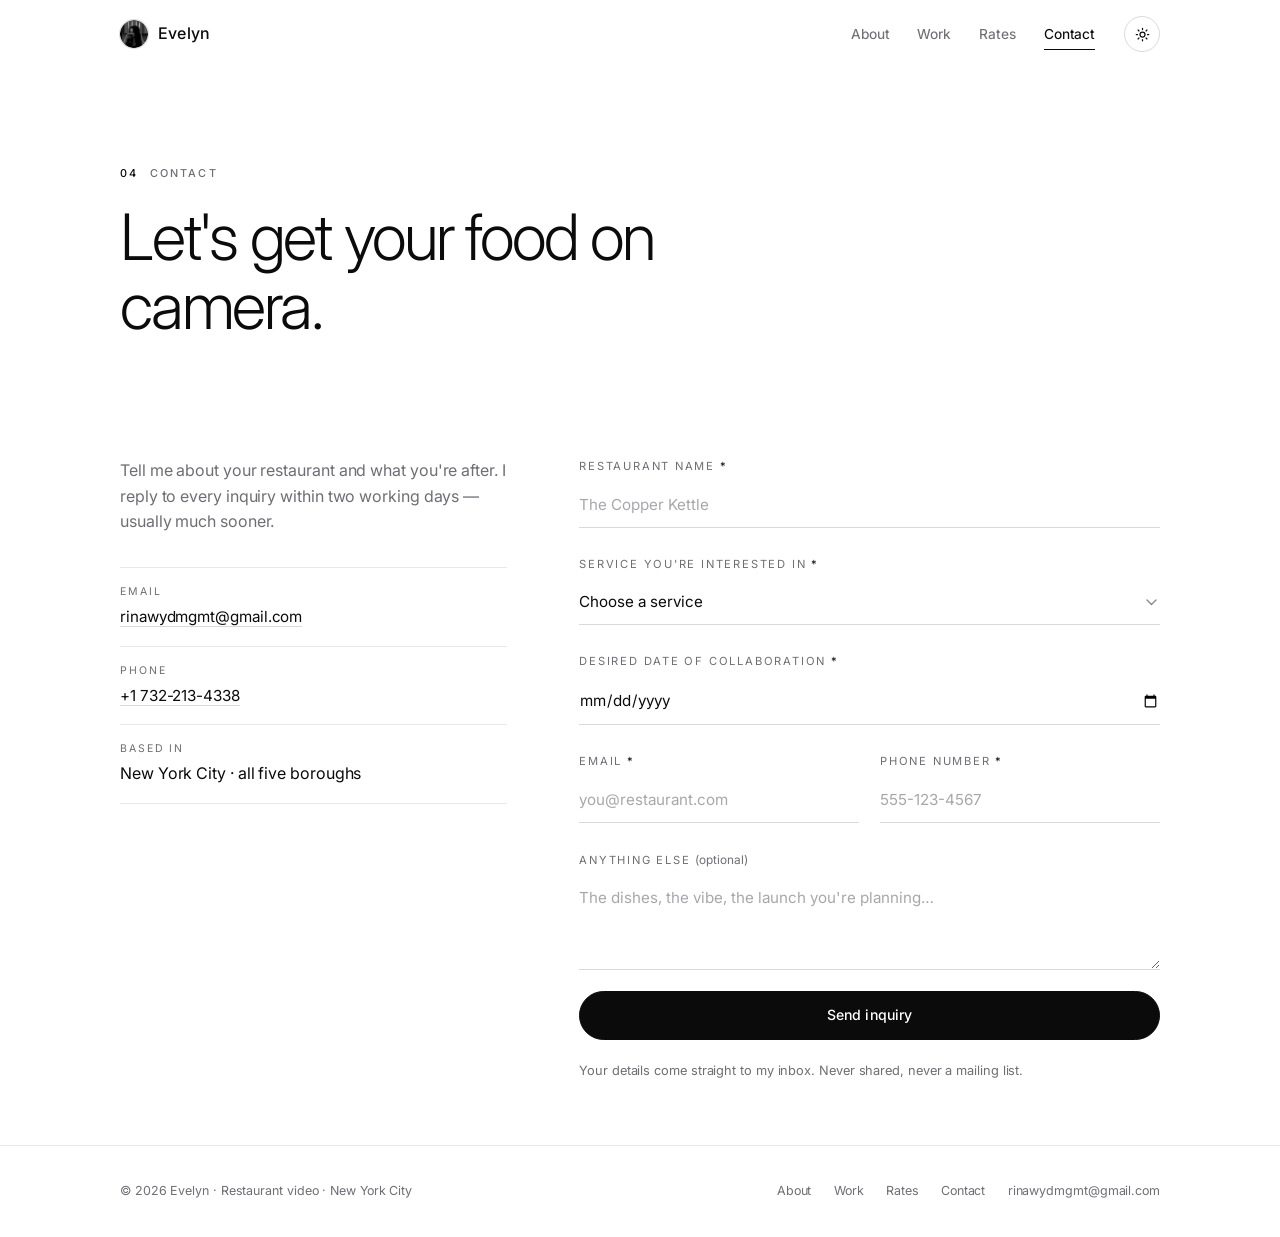
==== commit c0dbe49c: "Put '+1' next to phone number" ====
--- a/contact.html
+++ b/contact.html
@@ -82,7 +82,7 @@
           </li>
           <li>
             <span class="contact-label">Phone</span>
-            <a href="tel:+17322134338">732-213-4338</a>
+            <a href="tel:+17322134338">+1 732-213-4338</a>
           </li>
           <li>
             <span class="contact-label">Based in</span>
